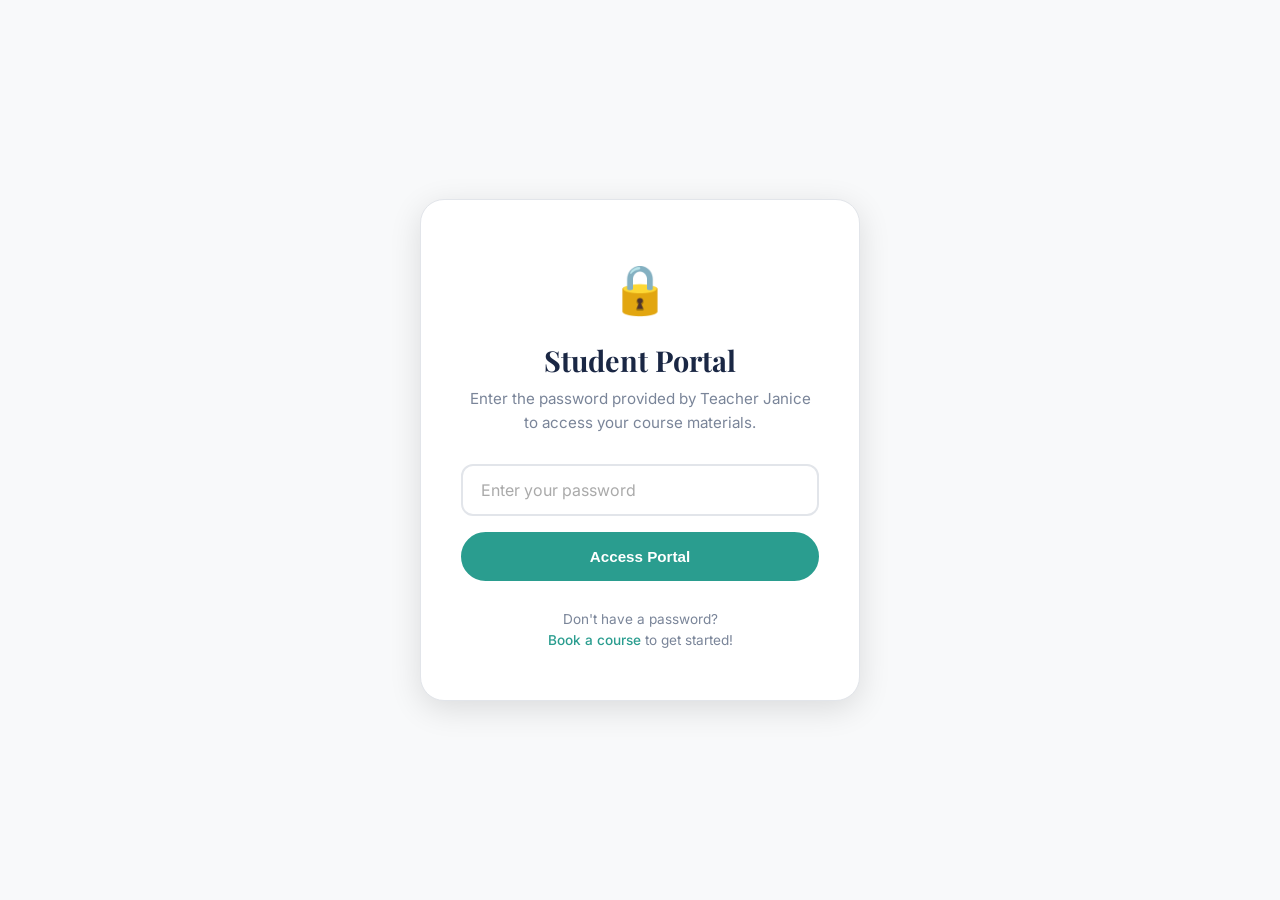
==== student-portal.html @ 65c2e2b1 "Add password-protected Student Course Portal New student-portal.html with password gate (SHA-256 has" ====
<!DOCTYPE html>
<html lang="en">
<head>
  <meta charset="UTF-8">
  <meta name="viewport" content="width=device-width, initial-scale=1.0">
  <title>Student Portal — Teacher Janice ESL</title>
  <meta name="robots" content="noindex, nofollow">
  <link rel="stylesheet" href="styles.css?v=31">
  <link rel="stylesheet" href="portal.css?v=1">
  <link rel="preconnect" href="https://fonts.googleapis.com">
  <link rel="preconnect" href="https://fonts.gstatic.com" crossorigin>
  <link href="https://fonts.googleapis.com/css2?family=Inter:wght@400;500;600;700;800&family=Playfair+Display:wght@700&display=swap" rel="stylesheet">
</head>
<body>

  <!-- Password Gate -->
  <div id="passwordGate" class="portal-gate">
    <div class="gate-card">
      <div class="gate-icon">&#128274;</div>
      <h1>Student Portal</h1>
      <p class="gate-subtitle">Enter the password provided by Teacher Janice to access your course materials.</p>
      <div class="gate-input-wrap">
        <input type="password" id="portalPassword" placeholder="Enter your password" autocomplete="off">
      </div>
      <p id="portalError" class="gate-error"></p>
      <button onclick="checkPassword()" class="btn btn-primary">Access Portal</button>
      <p class="gate-footer">
        Don't have a password?<br>
        <a href="https://eslwithjanice.com/#pricing">Book a course</a> to get started!
      </p>
    </div>
  </div>

  <!-- Portal Content (hidden until authenticated) -->
  <div id="portalContent" class="portal-content" style="display:none;">

    <!-- Header -->
    <header class="portal-header">
      <div class="container">
        <a href="/" class="portal-logo">Teacher <span>Janice</span></a>
        <div class="portal-header-right">
          <span class="portal-welcome">Student Portal</span>
          <button class="btn-logout" onclick="logout()">Log Out</button>
        </div>
      </div>
    </header>

    <!-- Main -->
    <main class="portal-main">
      <div class="portal-title">
        <h2>Course Materials</h2>
        <p>Browse topics by age group and level. Pick what interests you and prepare before class!</p>
      </div>

      <!-- Age Group Tabs -->
      <div class="age-tabs" id="ageGroupTabs">
        <!-- Rendered by portal.js -->
      </div>

      <!-- Course Cards -->
      <div class="course-cards" id="courseContainer">
        <!-- Rendered by portal.js -->
      </div>
    </main>

    <!-- Footer -->
    <footer class="portal-footer">
      <p>Need help? Email <a href="mailto:eslteacherjanice@gmail.com">eslteacherjanice@gmail.com</a></p>
      <a href="/">&larr; Back to eslwithjanice.com</a>
    </footer>

    <!-- Watermark -->
    <div class="portal-watermark"></div>
  </div>

  <script src="portal.js?v=1"></script>
</body>
</html>
---- styles.css ----
/* ===== CSS Variables ===== */
:root {
  --navy: #1a2744;
  --navy-light: #243352;
  --teal: #2a9d8f;
  --teal-dark: #238a7e;
  --teal-light: #e8f5f3;
  --white: #ffffff;
  --gray-50: #f8f9fa;
  --gray-100: #f0f2f5;
  --gray-200: #e2e5ea;
  --gray-300: #ccd1d9;
  --gray-500: #7a8599;
  --gray-700: #4a5568;
  --gray-900: #1a202c;
  --gold: #f0a500;
  --shadow-sm: 0 1px 3px rgba(0,0,0,0.08);
  --shadow-md: 0 4px 16px rgba(0,0,0,0.1);
  --shadow-lg: 0 8px 32px rgba(0,0,0,0.12);
  --shadow-xl: 0 16px 48px rgba(0,0,0,0.15);
  --radius-sm: 8px;
  --radius-md: 12px;
  --radius-lg: 16px;
  --radius-xl: 24px;
}

/* ===== Reset & Base ===== */
*, *::before, *::after {
  margin: 0;
  padding: 0;
  box-sizing: border-box;
}

html {
  scroll-behavior: smooth;
  scroll-padding-top: 80px;
}

body {
  font-family: 'Inter', -apple-system, BlinkMacSystemFont, sans-serif;
  color: var(--gray-700);
  line-height: 1.7;
  background: var(--white);
  overflow-x: hidden;
}

.container {
  max-width: 1200px;
  margin: 0 auto;
  padding: 0 24px;
}

h1, h2, h3, h4 {
  color: var(--navy);
  line-height: 1.3;
}

a {
  text-decoration: none;
  color: inherit;
  transition: color 0.3s;
}

img {
  max-width: 100%;
  display: block;
}

/* ===== Buttons ===== */
.btn {
  display: inline-block;
  padding: 14px 32px;
  border-radius: 50px;
  font-weight: 600;
  font-size: 0.95rem;
  cursor: pointer;
  transition: all 0.3s ease;
  border: 2px solid transparent;
  text-align: center;
}

.btn-primary {
  background: var(--teal);
  color: var(--white);
  border-color: var(--teal);
}

.btn-primary:hover {
  background: var(--teal-dark);
  border-color: var(--teal-dark);
  transform: translateY(-2px);
  box-shadow: 0 4px 16px rgba(42, 157, 143, 0.35);
}

.btn-outline {
  background: transparent;
  color: var(--navy);
  border-color: var(--navy);
}

.btn-outline:hover {
  background: var(--navy);
  color: var(--white);
  transform: translateY(-2px);
}

.btn-nav {
  padding: 10px 24px;
  font-size: 0.9rem;
}

.btn-full {
  width: 100%;
}

/* ===== Navbar ===== */
.navbar {
  position: fixed;
  top: 0;
  left: 0;
  right: 0;
  z-index: 1000;
  background: rgba(255, 255, 255, 0.95);
  backdrop-filter: blur(10px);
  border-bottom: 1px solid transparent;
  transition: all 0.3s ease;
}

.navbar.scrolled {
  border-bottom-color: var(--gray-200);
  box-shadow: var(--shadow-sm);
}

.nav-container {
  display: flex;
  align-items: center;
  justify-content: space-between;
  height: 72px;
}

.logo {
  font-family: 'Playfair Display', serif;
  font-size: 1.5rem;
  color: var(--navy);
  font-weight: 700;
}

.logo span {
  color: var(--teal);
}

.nav-links {
  display: flex;
  align-items: center;
  list-style: none;
  gap: 32px;
}

.nav-links a {
  font-size: 0.95rem;
  font-weight: 500;
  color: var(--gray-700);
}

.nav-links a:hover {
  color: var(--teal);
}

.nav-toggle {
  display: none;
  flex-direction: column;
  gap: 5px;
  background: none;
  border: none;
  cursor: pointer;
  padding: 4px;
}

.nav-toggle span {
  display: block;
  width: 24px;
  height: 2.5px;
  background: var(--navy);
  border-radius: 2px;
  transition: all 0.3s ease;
}

/* ===== Hero ===== */
.hero {
  padding: 140px 0 80px;
  background: linear-gradient(135deg, var(--gray-50) 0%, var(--teal-light) 100%);
  position: relative;
  overflow: hidden;
}

.hero::before {
  content: '';
  position: absolute;
  top: -50%;
  right: -20%;
  width: 600px;
  height: 600px;
  background: radial-gradient(circle, rgba(42,157,143,0.08) 0%, transparent 70%);
  border-radius: 50%;
}

.hero-content {
  display: grid;
  grid-template-columns: 1fr 400px;
  gap: 60px;
  align-items: center;
}

.hero-badge {
  display: inline-block;
  background: var(--teal-light);
  color: var(--teal);
  padding: 8px 20px;
  border-radius: 50px;
  font-weight: 600;
  font-size: 0.85rem;
  margin-bottom: 20px;
  border: 1px solid rgba(42,157,143,0.2);
}

.hero h1 {
  font-family: 'Playfair Display', serif;
  font-size: 3.2rem;
  line-height: 1.2;
  margin-bottom: 20px;
}

.highlight {
  color: var(--teal);
}

.hero-description {
  font-size: 1.1rem;
  color: var(--gray-500);
  margin-bottom: 32px;
  max-width: 540px;
}

.hero-buttons {
  display: flex;
  gap: 16px;
  margin-bottom: 48px;
}

.hero-stats {
  display: flex;
  gap: 40px;
}

.stat {
  display: flex;
  flex-direction: column;
}

.stat-number {
  font-size: 1.8rem;
  font-weight: 800;
  color: var(--navy);
}

.stat-label {
  font-size: 0.85rem;
  color: var(--gray-500);
  font-weight: 500;
}

.hero-photo {
  width: 360px;
  height: 420px;
  object-fit: cover;
  object-position: center top;
  border-radius: var(--radius-xl);
  border: 4px solid var(--white);
  box-shadow: 0 20px 60px rgba(26, 39, 68, 0.2), 0 0 0 1px rgba(42, 157, 143, 0.15);
}

/* ===== Section Styles ===== */
.section-header {
  text-align: center;
  margin-bottom: 56px;
}

.section-tag {
  display: inline-block;
  color: var(--teal);
  font-weight: 600;
  font-size: 0.9rem;
  text-transform: uppercase;
  letter-spacing: 1.5px;
  margin-bottom: 12px;
}

.section-header h2 {
  font-family: 'Playfair Display', serif;
  font-size: 2.5rem;
  margin-bottom: 16px;
}

.section-subtitle {
  font-size: 1.05rem;
  color: var(--gray-500);
  max-width: 600px;
  margin: 0 auto;
}

/* ===== About ===== */
.about {
  padding: 100px 0;
}

.about-intro {
  max-width: 720px;
  margin: 0 auto 48px;
  font-size: 1.08rem;
  line-height: 1.8;
  color: var(--gray-500);
  text-align: center;
}

.about-highlights {
  display: grid;
  grid-template-columns: repeat(3, 1fr);
  gap: 24px;
  max-width: 880px;
  margin: 0 auto 40px;
}

.highlight-card {
  text-align: center;
  padding: 32px 24px;
  background: var(--gray-50);
  border-radius: var(--radius-md);
  border: 1px solid var(--gray-200);
  transition: all 0.3s ease;
}

.highlight-card:hover {
  border-color: var(--teal);
  box-shadow: var(--shadow-md);
  transform: translateY(-2px);
}

.highlight-icon {
  font-size: 1.8rem;
  margin-bottom: 12px;
  display: block;
}

.highlight-card h4 {
  font-size: 0.95rem;
  margin-bottom: 6px;
  color: var(--navy);
}

.highlight-card p {
  font-size: 0.85rem;
  color: var(--gray-500);
  line-height: 1.5;
}

.credential-tags {
  display: flex;
  flex-wrap: wrap;
  justify-content: center;
  gap: 10px;
  max-width: 720px;
  margin: 0 auto;
}

.credential-tag {
  display: inline-flex;
  align-items: center;
  gap: 6px;
  padding: 8px 16px;
  font-size: 0.82rem;
  font-weight: 600;
  color: var(--teal);
  background: rgba(42, 157, 143, 0.08);
  border: 1px solid rgba(42, 157, 143, 0.2);
  border-radius: 50px;
}

/* ===== Services ===== */
.services {
  padding: 100px 0;
  background: var(--gray-50);
}

.services-grid {
  display: grid;
  grid-template-columns: repeat(3, 1fr);
  gap: 24px;
}

.service-card {
  background: var(--white);
  padding: 36px;
  border-radius: var(--radius-lg);
  border: 1px solid var(--gray-200);
  transition: all 0.3s ease;
  position: relative;
}

.service-card:hover {
  border-color: var(--teal);
  box-shadow: var(--shadow-lg);
  transform: translateY(-4px);
}

.service-card.featured {
  border-color: var(--teal);
  box-shadow: 0 0 0 1px var(--teal);
}

.service-badge {
  position: absolute;
  top: -12px;
  right: 24px;
  background: var(--teal);
  color: var(--white);
  padding: 4px 16px;
  border-radius: 50px;
  font-size: 0.8rem;
  font-weight: 600;
}

.service-icon {
  font-size: 2.5rem;
  margin-bottom: 16px;
}

.service-card h3 {
  font-size: 1.25rem;
  margin-bottom: 12px;
}

.service-card p {
  font-size: 0.95rem;
  color: var(--gray-500);
  margin-bottom: 20px;
}

.service-features {
  list-style: none;
  display: flex;
  flex-direction: column;
  gap: 8px;
}

.service-features li {
  font-size: 0.9rem;
  color: var(--gray-700);
  padding-left: 24px;
  position: relative;
}

.service-features li::before {
  content: '✓';
  position: absolute;
  left: 0;
  color: var(--teal);
  font-weight: 700;
}

/* ===== Pricing ===== */
.pricing {
  padding: 100px 0;
}

.pricing-grid {
  display: grid;
  grid-template-columns: repeat(3, 1fr);
  gap: 24px;
  margin-bottom: 32px;
  align-items: start;
}

.pricing-card {
  background: var(--white);
  border-radius: var(--radius-lg);
  border: 1px solid var(--gray-200);
  overflow: hidden;
  transition: all 0.3s ease;
  position: relative;
}

.pricing-card:hover {
  box-shadow: var(--shadow-lg);
  transform: translateY(-4px);
}

.pricing-card.popular {
  border-color: var(--teal);
  box-shadow: 0 0 0 1px var(--teal), var(--shadow-lg);
}

.popular-badge {
  position: absolute;
  top: 0;
  left: 0;
  right: 0;
  background: var(--teal);
  color: var(--white);
  text-align: center;
  padding: 6px;
  font-size: 0.8rem;
  font-weight: 600;
}

.pricing-card.popular .pricing-header {
  padding-top: 44px;
}

.pricing-header {
  padding: 28px 24px 20px;
  text-align: center;
  border-bottom: 1px solid var(--gray-100);
}

.pricing-header h3 {
  font-size: 1.15rem;
  margin-bottom: 4px;
}

.pricing-subtitle {
  font-size: 0.85rem;
  color: var(--gray-500);
}

.pricing-body {
  padding: 24px;
}

.price {
  text-align: center;
  margin-bottom: 4px;
}

.price-amount {
  font-size: 2.5rem;
  font-weight: 800;
  color: var(--navy);
}

.price-period {
  font-size: 0.9rem;
  color: var(--gray-500);
}

.price-alt {
  text-align: center;
  margin-bottom: 24px;
  padding-bottom: 20px;
  border-bottom: 1px solid var(--gray-100);
}

.price-amount-sm {
  font-size: 1.3rem;
  font-weight: 700;
  color: var(--gray-500);
}

.pricing-features {
  list-style: none;
  margin-bottom: 20px;
  display: flex;
  flex-direction: column;
  gap: 10px;
}

.pricing-features li {
  font-size: 0.9rem;
  padding-left: 24px;
  position: relative;
}

.pricing-features li::before {
  content: '✓';
  position: absolute;
  left: 0;
  color: var(--teal);
  font-weight: 700;
}

.age-tag {
  font-size: 0.8rem;
  font-weight: 500;
  color: var(--gray-500);
  font-family: 'Inter', sans-serif;
}

.course-select {
  width: 100%;
  padding: 12px 16px;
  font-size: 0.95rem;
  font-weight: 600;
  font-family: 'Inter', sans-serif;
  color: var(--navy);
  background: var(--gray-50);
  border: 2px solid var(--gray-200);
  border-radius: var(--radius-sm);
  cursor: pointer;
  appearance: none;
  -webkit-appearance: none;
  background-image: url("data:image/svg+xml,%3Csvg xmlns='http://www.w3.org/2000/svg' width='12' height='8' fill='none'%3E%3Cpath d='M1 1.5l5 5 5-5' stroke='%237a8599' stroke-width='2' stroke-linecap='round' stroke-linejoin='round'/%3E%3C/svg%3E");
  background-repeat: no-repeat;
  background-position: right 14px center;
  margin-bottom: 16px;
  transition: border-color 0.2s ease;
}

.course-select:hover {
  border-color: var(--teal);
}

.course-select:focus {
  outline: none;
  border-color: var(--teal);
  box-shadow: 0 0 0 3px rgba(42, 157, 143, 0.15);
}

.package-deal {
  text-align: center;
  font-size: 0.85rem;
  color: var(--gray-700);
  padding: 12px;
  background: var(--teal-light);
  border-radius: var(--radius-sm);
  margin-bottom: 28px;
}

.save-tag {
  color: var(--teal);
  font-weight: 600;
}

.pay-buttons {
  margin-top: 28px;
  display: flex;
  flex-direction: column;
  gap: 8px;
}

.pay-buttons form {
  width: 100%;
}

.btn-pay {
  padding: 10px 16px;
  font-size: 0.85rem;
  border-radius: 50px;
  font-weight: 600;
}

.btn-pay-package {
  background: var(--teal-light);
  border-color: var(--teal);
  color: var(--teal-dark);
}

.btn-pay-package s {
  color: var(--gray-500);
  font-weight: 400;
  text-decoration: line-through;
}

.btn-pay-package:hover {
  background: var(--teal);
  color: var(--white);
  border-color: var(--teal);
}

.pricing-note {
  text-align: center;
  font-size: 0.9rem;
  color: var(--gray-500);
  margin-top: 32px;
}

.policy-box {
  max-width: 640px;
  margin: 32px auto 0;
  padding: 24px 28px;
  background: var(--white);
  border: 1px solid var(--gray-200);
  border-radius: var(--radius-md);
  text-align: left;
}

.policy-box h4 {
  font-size: 0.95rem;
  color: var(--navy);
  margin-bottom: 12px;
}

.policy-box ul {
  list-style: none;
  padding: 0;
  margin: 0;
}

.policy-box li {
  font-size: 0.85rem;
  color: var(--gray-500);
  line-height: 1.6;
  padding-left: 20px;
  position: relative;
  margin-bottom: 8px;
}

.policy-box li:last-child {
  margin-bottom: 0;
}

.policy-box li::before {
  content: '•';
  position: absolute;
  left: 4px;
  color: var(--teal);
  font-weight: 700;
}

/* ===== Checkbox Grid (Lesson Focus) ===== */
.checkbox-grid {
  display: grid;
  grid-template-columns: 1fr 1fr;
  gap: 8px;
}

.form-group .checkbox-grid label.checkbox-label {
  display: flex;
  align-items: center;
  gap: 8px;
  font-size: 0.9rem;
  font-weight: 400;
  color: var(--gray-700);
  cursor: pointer;
  padding: 8px 12px;
  margin-bottom: 0;
  border-radius: var(--radius-sm);
  border: 1px solid var(--gray-200);
  transition: all 0.2s ease;
  background: var(--white);
}

.form-group .checkbox-grid label.checkbox-label:hover {
  border-color: var(--teal);
  background: var(--teal-light);
}

.checkbox-label input[type="checkbox"] {
  width: 16px;
  height: 16px;
  accent-color: var(--teal);
  cursor: pointer;
  flex-shrink: 0;
}

.form-group .checkbox-grid label.checkbox-label:has(input:checked) {
  color: var(--teal-dark);
  border-color: var(--teal);
  background: var(--teal-light);
}

.label-hint {
  font-weight: 400;
  color: var(--gray-500);
  font-size: 0.8rem;
}

@media (max-width: 480px) {
  .checkbox-grid {
    grid-template-columns: 1fr;
  }
}

/* ===== Timezone Autocomplete Dropdown ===== */
.tz-wrapper {
  position: relative;
}

.tz-dropdown {
  display: none;
  position: absolute;
  top: 100%;
  left: 0;
  right: 0;
  background: var(--white);
  border: 1px solid var(--gray-200);
  border-top: none;
  border-radius: 0 0 var(--radius-sm) var(--radius-sm);
  max-height: 200px;
  overflow-y: auto;
  z-index: 50;
  box-shadow: 0 4px 12px rgba(0, 0, 0, 0.08);
}

.tz-dropdown.open {
  display: block;
}

.tz-option {
  padding: 10px 16px;
  cursor: pointer;
  font-size: 0.9rem;
  color: var(--gray-700);
  transition: background 0.15s ease;
}

.tz-option:hover,
.tz-option.active {
  background: var(--teal-light);
  color: var(--teal-dark);
}

.tz-option .tz-label {
  font-weight: 500;
}

.tz-option .tz-utc {
  color: var(--gray-500);
  font-size: 0.8rem;
  margin-left: 6px;
}

/* ===== Schedule & Booking ===== */
.schedule {
  padding: 100px 0;
  background: var(--gray-50);
}

.schedule-toolbar {
  display: flex;
  justify-content: space-between;
  align-items: center;
  margin-bottom: 24px;
  flex-wrap: wrap;
  gap: 12px;
}

.schedule-week {
  font-size: 1.1rem;
  font-weight: 700;
  color: var(--navy);
}

.timezone-display {
  font-size: 0.85rem;
  color: var(--gray-500);
  background: var(--white);
  padding: 6px 14px;
  border-radius: 50px;
  border: 1px solid var(--gray-200);
}

.schedule-grid {
  display: grid;
  grid-template-columns: repeat(7, 1fr);
  gap: 12px;
  margin-bottom: 24px;
}

.schedule-day {
  background: var(--white);
  border-radius: var(--radius-md);
  border: 1px solid var(--gray-200);
  overflow: hidden;
}

.day-header {
  background: var(--navy);
  color: var(--white);
  text-align: center;
  padding: 12px 8px;
}

.day-header .day-name {
  font-weight: 700;
  font-size: 0.85rem;
  text-transform: uppercase;
  letter-spacing: 1px;
}

.day-header .day-date {
  font-size: 0.8rem;
  opacity: 0.7;
  margin-top: 2px;
}

.day-slots {
  padding: 8px;
  display: flex;
  flex-direction: column;
  gap: 6px;
  min-height: 120px;
}

.time-slot {
  padding: 8px 10px;
  border-radius: var(--radius-sm);
  font-size: 0.8rem;
  font-weight: 500;
  text-align: center;
  cursor: pointer;
  transition: all 0.2s ease;
  border: 1px solid transparent;
}

.time-slot.available {
  background: var(--teal-light);
  color: var(--teal-dark);
  border-color: rgba(42, 157, 143, 0.2);
}

.time-slot.available:hover {
  background: var(--teal);
  color: var(--white);
  transform: scale(1.05);
}

.time-slot.booked {
  background: var(--gray-100);
  color: var(--gray-300);
  cursor: not-allowed;
  text-decoration: line-through;
}

.no-slots {
  font-size: 0.8rem;
  color: var(--gray-300);
  text-align: center;
  padding: 16px 8px;
  font-style: italic;
}

.schedule-legend {
  display: flex;
  justify-content: center;
  gap: 24px;
}

.legend-item {
  display: flex;
  align-items: center;
  gap: 8px;
  font-size: 0.85rem;
  color: var(--gray-500);
}

.legend-dot {
  width: 12px;
  height: 12px;
  border-radius: 50%;
}

.legend-dot.available {
  background: var(--teal);
}

.legend-dot.booked {
  background: var(--gray-300);
}

/* Booking Modal */
.booking-modal {
  display: none;
  position: fixed;
  top: 0;
  left: 0;
  right: 0;
  bottom: 0;
  background: rgba(0, 0, 0, 0.5);
  z-index: 2000;
  align-items: center;
  justify-content: center;
  padding: 24px;
}

.booking-modal.active {
  display: flex;
}

.modal-content {
  background: var(--white);
  border-radius: var(--radius-lg);
  padding: 36px;
  max-width: 480px;
  width: 100%;
  max-height: 90vh;
  overflow-y: auto;
  position: relative;
  box-shadow: var(--shadow-xl);
}

.modal-close {
  position: absolute;
  top: 16px;
  right: 20px;
  background: none;
  border: none;
  font-size: 1.5rem;
  cursor: pointer;
  color: var(--gray-500);
  line-height: 1;
}

.modal-close:hover {
  color: var(--navy);
}

.modal-content h3 {
  font-size: 1.3rem;
  margin-bottom: 8px;
}

.modal-content > p {
  color: var(--teal);
  font-weight: 600;
  margin-bottom: 24px;
  font-size: 0.95rem;
}

.modal-form .form-group {
  margin-bottom: 16px;
}

@media (max-width: 1024px) {
  .schedule-grid {
    grid-template-columns: repeat(4, 1fr);
  }
}

@media (max-width: 768px) {
  .schedule-grid {
    grid-template-columns: repeat(2, 1fr);
  }
}

@media (max-width: 480px) {
  .schedule-grid {
    grid-template-columns: 1fr;
  }
}

/* ===== Testimonials ===== */
.testimonials {
  padding: 100px 0;
  background: var(--navy);
}

.testimonials .section-tag {
  color: var(--teal);
}

.testimonials .section-header h2 {
  color: var(--white);
}

.testimonials-grid {
  display: grid;
  grid-template-columns: repeat(3, 1fr);
  gap: 24px;
}

.testimonial-card {
  background: var(--navy-light);
  padding: 32px;
  border-radius: var(--radius-lg);
  border: 1px solid rgba(255,255,255,0.08);
}

.stars {
  color: var(--gold);
  font-size: 1.1rem;
  margin-bottom: 16px;
  letter-spacing: 2px;
}

.testimonial-text {
  color: rgba(255,255,255,0.85);
  font-size: 0.95rem;
  line-height: 1.7;
  margin-bottom: 24px;
  font-style: italic;
}

.testimonial-author {
  display: flex;
  align-items: center;
  gap: 12px;
}

.author-avatar {
  width: 44px;
  height: 44px;
  border-radius: 50%;
  background: var(--teal);
  color: var(--white);
  display: flex;
  align-items: center;
  justify-content: center;
  font-weight: 700;
  font-size: 0.85rem;
}

.author-name {
  color: var(--white);
  font-weight: 600;
  font-size: 0.95rem;
}

.author-detail {
  color: rgba(255,255,255,0.5);
  font-size: 0.8rem;
}

/* ===== Contact ===== */
.contact {
  padding: 100px 0;
}

/* Primary CTA Card */
.contact-cta {
  margin-bottom: 56px;
}

.cta-card {
  background: linear-gradient(135deg, var(--navy) 0%, var(--navy-light) 100%);
  color: var(--white);
  text-align: center;
  padding: 48px 36px;
  border-radius: var(--radius-xl);
  box-shadow: var(--shadow-xl);
}

.cta-icon {
  font-size: 3rem;
  margin-bottom: 16px;
}

.cta-card h3 {
  color: var(--white);
  font-family: 'Playfair Display', serif;
  font-size: 1.8rem;
  margin-bottom: 12px;
}

.cta-card p {
  color: rgba(255, 255, 255, 0.8);
  font-size: 1.05rem;
  max-width: 500px;
  margin: 0 auto 52px;
}

.btn-lg {
  padding: 18px 48px;
  font-size: 1.1rem;
}

.cta-card .cta-hint {
  color: rgba(255, 255, 255, 0.5);
  font-size: 1.05rem;
  margin-top: 25px;
  max-width: none;
  white-space: nowrap;
}

@media (max-width: 768px) {
  .cta-card .cta-hint {
    white-space: normal;
  }
}

/* How It Works */
.how-it-works {
  margin-bottom: 56px;
}

.how-it-works h3 {
  text-align: center;
  font-family: 'Playfair Display', serif;
  font-size: 1.8rem;
  margin-bottom: 32px;
}

.steps-grid {
  display: grid;
  grid-template-columns: repeat(4, 1fr);
  gap: 24px;
}

.step-card {
  text-align: center;
  padding: 28px 20px;
  background: var(--white);
  border-radius: var(--radius-lg);
  border: 1px solid var(--gray-200);
  transition: all 0.3s ease;
  position: relative;
}

.step-card:hover {
  border-color: var(--teal);
  box-shadow: var(--shadow-md);
  transform: translateY(-2px);
}

.step-number {
  width: 44px;
  height: 44px;
  background: var(--teal);
  color: var(--white);
  border-radius: 50%;
  display: flex;
  align-items: center;
  justify-content: center;
  font-size: 1.1rem;
  font-weight: 700;
  margin: 0 auto 16px;
}

.step-card h4 {
  font-size: 1rem;
  margin-bottom: 8px;
}

.step-card p {
  font-size: 0.9rem;
  color: var(--gray-500);
  line-height: 1.5;
}

/* Contact Form Centered */
.contact-form-centered {
  max-width: 640px;
  margin: 0 auto;
  background: var(--white);
  padding: 36px;
  border-radius: var(--radius-lg);
  border: 1px solid var(--gray-200);
  box-shadow: var(--shadow-md);
}

.contact-form-centered h3 {
  font-size: 1.3rem;
  margin-bottom: 8px;
  text-align: center;
}

.contact-form-centered > p {
  color: var(--gray-500);
  font-size: 0.95rem;
  margin-bottom: 24px;
  text-align: center;
}

.form-row {
  display: grid;
  grid-template-columns: 1fr 1fr;
  gap: 16px;
}

.form-group {
  margin-bottom: 20px;
}

.form-group label {
  display: block;
  font-size: 0.9rem;
  font-weight: 600;
  color: var(--navy);
  margin-bottom: 8px;
}

.form-group input,
.form-group select,
.form-group textarea {
  width: 100%;
  padding: 12px 16px;
  border: 1px solid var(--gray-200);
  border-radius: var(--radius-sm);
  font-size: 0.95rem;
  font-family: inherit;
  color: var(--gray-900);
  transition: border-color 0.3s;
  background: var(--white);
}

.form-group input:focus,
.form-group select:focus,
.form-group textarea:focus {
  outline: none;
  border-color: var(--teal);
  box-shadow: 0 0 0 3px rgba(42, 157, 143, 0.1);
}

.form-group input::placeholder,
.form-group textarea::placeholder {
  color: var(--gray-300);
}

.btn-sm {
  padding: 10px 24px;
  font-size: 0.85rem;
}

/* ===== Footer ===== */
.footer {
  background: var(--navy);
  padding: 60px 0 0;
}

.footer-content {
  display: grid;
  grid-template-columns: 1.5fr 1fr 1fr;
  gap: 48px;
  padding-bottom: 40px;
  border-bottom: 1px solid rgba(255,255,255,0.1);
}

.footer-brand .logo {
  color: var(--white);
  font-size: 1.3rem;
  display: inline-block;
  margin-bottom: 16px;
}

.footer-brand p {
  color: rgba(255,255,255,0.5);
  font-size: 0.9rem;
  line-height: 1.7;
}

.footer-links h4 {
  color: var(--white);
  font-size: 1rem;
  margin-bottom: 20px;
}

.footer-links ul {
  list-style: none;
  display: flex;
  flex-direction: column;
  gap: 10px;
}

.footer-links a {
  color: rgba(255,255,255,0.5);
  font-size: 0.9rem;
  transition: color 0.3s;
}

.footer-links a:hover {
  color: var(--teal);
}

.footer-bottom {
  padding: 24px 0;
  text-align: center;
}

.footer-bottom p {
  color: rgba(255,255,255,0.3);
  font-size: 0.85rem;
}

/* ===== Responsive ===== */
@media (max-width: 1024px) {
  .hero-content {
    grid-template-columns: 1fr;
    text-align: center;
  }

  .hero-description {
    margin: 0 auto 32px;
  }

  .hero-buttons {
    justify-content: center;
  }

  .hero-stats {
    justify-content: center;
  }

  .hero-image {
    display: flex;
    justify-content: center;
  }

  .hero-photo {
    width: 260px;
    height: 300px;
  }

  .hero h1 {
    font-size: 2.6rem;
  }

  .pricing-grid {
    grid-template-columns: 1fr;
    max-width: 480px;
    margin: 0 auto 32px;
  }

  .services-grid {
    grid-template-columns: 1fr;
  }

  .testimonials-grid {
    grid-template-columns: 1fr;
    max-width: 600px;
    margin: 0 auto;
  }

  .steps-grid {
    grid-template-columns: repeat(2, 1fr);
  }

  .footer-content {
    grid-template-columns: 1fr;
    gap: 32px;
  }
}

@media (max-width: 768px) {
  .nav-links {
    display: none;
    position: absolute;
    top: 72px;
    left: 0;
    right: 0;
    background: var(--white);
    flex-direction: column;
    padding: 24px;
    gap: 16px;
    border-bottom: 1px solid var(--gray-200);
    box-shadow: var(--shadow-md);
  }

  .nav-links.active {
    display: flex;
  }

  .nav-toggle {
    display: flex;
  }

  .nav-toggle.active span:nth-child(1) {
    transform: rotate(45deg) translate(5px, 5px);
  }

  .nav-toggle.active span:nth-child(2) {
    opacity: 0;
  }

  .nav-toggle.active span:nth-child(3) {
    transform: rotate(-45deg) translate(5px, -5px);
  }

  .hero {
    padding: 120px 0 60px;
  }

  .hero h1 {
    font-size: 2rem;
  }

  .hero-buttons {
    flex-direction: column;
    align-items: center;
  }

  .hero-stats {
    gap: 24px;
  }

  .section-header h2 {
    font-size: 2rem;
  }

  .about-intro {
    font-size: 0.95rem;
  }

  .about-highlights {
    grid-template-columns: 1fr;
    max-width: 100%;
  }

  .highlight-card {
    display: grid;
    grid-template-columns: 32px 1fr;
    grid-template-rows: auto auto;
    gap: 2px 14px;
    text-align: left;
    padding: 18px 20px;
  }

  .highlight-icon {
    font-size: 1.4rem;
    margin-bottom: 0;
    grid-row: 1 / 3;
    line-height: 1;
    margin-top: 2px;
  }

  .highlight-card h4 {
    font-size: 0.9rem;
    margin-bottom: 0;
  }

  .highlight-card p {
    font-size: 0.82rem;
  }

  .credential-tag {
    font-size: 0.75rem;
    padding: 6px 12px;
  }

  .services-grid {
    grid-template-columns: 1fr;
  }

  .pricing-grid {
    grid-template-columns: 1fr;
    max-width: 480px;
    margin: 0 auto 32px;
  }

  .form-row {
    grid-template-columns: 1fr;
  }

  .contact-form-simple {
    padding: 24px;
  }

  .cta-card {
    padding: 36px 24px;
  }

  .cta-card h3 {
    font-size: 1.5rem;
  }

  .steps-grid {
    grid-template-columns: repeat(2, 1fr);
    gap: 16px;
  }

  .contact-form-centered {
    padding: 24px;
  }
}

@media (max-width: 480px) {
  .container {
    padding: 0 16px;
  }

  .hero h1 {
    font-size: 1.75rem;
  }

  .hero-stats {
    flex-direction: column;
    align-items: center;
    gap: 16px;
  }

  .stat {
    align-items: center;
  }

  .steps-grid {
    grid-template-columns: 1fr;
  }

  .btn-lg {
    padding: 16px 36px;
    font-size: 1rem;
  }
}
---- portal.css ----
/* =============================================================
   STUDENT PORTAL STYLES
   ============================================================= */

/* ---- Password Gate ---- */
.portal-gate {
  min-height: 100vh;
  display: flex;
  align-items: center;
  justify-content: center;
  padding: 40px 20px;
  background: var(--gray-50);
}

.gate-card {
  max-width: 440px;
  width: 100%;
  background: var(--white);
  border-radius: var(--radius-xl);
  padding: 48px 40px;
  text-align: center;
  box-shadow: var(--shadow-lg);
  border: 1px solid var(--gray-200);
}

.gate-icon {
  font-size: 3rem;
  margin-bottom: 12px;
}

.gate-card h1 {
  font-family: 'Playfair Display', serif;
  font-size: 1.8rem;
  color: var(--navy);
  margin-bottom: 8px;
}

.gate-card .gate-subtitle {
  color: var(--gray-500);
  font-size: 0.95rem;
  margin-bottom: 28px;
  line-height: 1.6;
}

.gate-input-wrap {
  position: relative;
  margin-bottom: 16px;
}

.gate-input-wrap input {
  width: 100%;
  padding: 14px 18px;
  border: 2px solid var(--gray-200);
  border-radius: var(--radius-md);
  font-size: 1rem;
  font-family: 'Inter', sans-serif;
  color: var(--navy);
  transition: border-color 0.3s ease;
  box-sizing: border-box;
}

.gate-input-wrap input:focus {
  outline: none;
  border-color: var(--teal);
}

.gate-input-wrap input::placeholder {
  color: var(--gray-400, #aaa);
}

.gate-error {
  color: #e74c3c;
  font-size: 0.85rem;
  margin-bottom: 12px;
  display: none;
}

.gate-card .btn {
  width: 100%;
  margin-bottom: 8px;
}

.gate-footer {
  margin-top: 20px;
  font-size: 0.85rem;
  color: var(--gray-500);
  line-height: 1.6;
}

.gate-footer a {
  color: var(--teal);
  text-decoration: none;
  font-weight: 500;
}

.gate-footer a:hover {
  text-decoration: underline;
}

/* ---- Portal Content ---- */
.portal-content {
  min-height: 100vh;
  background: var(--gray-50);
  -webkit-user-select: none;
  -moz-user-select: none;
  -ms-user-select: none;
  user-select: none;
}

/* ---- Portal Header ---- */
.portal-header {
  background: var(--navy);
  padding: 16px 0;
  position: sticky;
  top: 0;
  z-index: 100;
}

.portal-header .container {
  display: flex;
  align-items: center;
  justify-content: space-between;
}

.portal-logo {
  font-family: 'Playfair Display', serif;
  font-size: 1.3rem;
  color: var(--white);
  text-decoration: none;
}

.portal-logo span {
  color: var(--teal);
}

.portal-header-right {
  display: flex;
  align-items: center;
  gap: 16px;
}

.portal-welcome {
  color: rgba(255, 255, 255, 0.6);
  font-size: 0.85rem;
}

.btn-logout {
  background: transparent;
  border: 1px solid rgba(255, 255, 255, 0.3);
  color: var(--white);
  padding: 8px 16px;
  border-radius: 50px;
  font-size: 0.8rem;
  font-weight: 600;
  cursor: pointer;
  font-family: 'Inter', sans-serif;
  transition: all 0.3s ease;
}

.btn-logout:hover {
  background: rgba(255, 255, 255, 0.1);
  border-color: rgba(255, 255, 255, 0.5);
}

/* ---- Portal Main ---- */
.portal-main {
  max-width: 900px;
  margin: 0 auto;
  padding: 40px 20px 60px;
}

.portal-title {
  text-align: center;
  margin-bottom: 32px;
}

.portal-title h2 {
  font-family: 'Playfair Display', serif;
  font-size: 1.8rem;
  color: var(--navy);
  margin-bottom: 8px;
}

.portal-title p {
  color: var(--gray-500);
  font-size: 0.95rem;
}

/* ---- Age Group Tabs ---- */
.age-tabs {
  display: flex;
  justify-content: center;
  gap: 10px;
  margin-bottom: 36px;
  flex-wrap: wrap;
}

.age-tab {
  padding: 10px 24px;
  border-radius: 50px;
  border: 2px solid var(--gray-200);
  background: var(--white);
  color: var(--navy);
  font-size: 0.9rem;
  font-weight: 600;
  cursor: pointer;
  font-family: 'Inter', sans-serif;
  transition: all 0.3s ease;
}

.age-tab:hover {
  border-color: var(--teal);
  color: var(--teal);
}

.age-tab.active {
  background: var(--teal);
  border-color: var(--teal);
  color: var(--white);
}

/* ---- Course Cards ---- */
.course-cards {
  display: flex;
  flex-direction: column;
  gap: 24px;
}

.course-card {
  background: var(--white);
  border-radius: var(--radius-lg);
  border: 1px solid var(--gray-200);
  overflow: hidden;
  box-shadow: var(--shadow-sm);
}

.course-card-header {
  padding: 24px 28px 16px;
  border-bottom: 1px solid var(--gray-100, #f0f0f0);
}

.course-card-header h3 {
  font-family: 'Playfair Display', serif;
  font-size: 1.35rem;
  color: var(--navy);
  margin-bottom: 4px;
}

.course-card-header h3 .course-icon {
  margin-right: 8px;
}

/* ---- Level Tabs (inside course cards) ---- */
.level-tabs {
  display: flex;
  gap: 6px;
  margin-top: 12px;
}

.level-tab {
  padding: 6px 16px;
  border-radius: 50px;
  border: none;
  background: var(--gray-50);
  color: var(--gray-500);
  font-size: 0.8rem;
  font-weight: 600;
  cursor: pointer;
  font-family: 'Inter', sans-serif;
  transition: all 0.3s ease;
}

.level-tab:hover {
  background: rgba(42, 157, 143, 0.1);
  color: var(--teal);
}

.level-tab.active {
  background: rgba(42, 157, 143, 0.12);
  color: var(--teal);
}

/* ---- Topic List ---- */
.topic-list {
  padding: 20px 28px 28px;
}

.topic-item {
  display: flex;
  align-items: flex-start;
  gap: 14px;
  padding: 16px 0;
  border-bottom: 1px solid var(--gray-100, #f0f0f0);
}

.topic-item:last-child {
  border-bottom: none;
  padding-bottom: 0;
}

.topic-number {
  flex-shrink: 0;
  width: 32px;
  height: 32px;
  border-radius: 50%;
  background: rgba(42, 157, 143, 0.1);
  color: var(--teal);
  display: flex;
  align-items: center;
  justify-content: center;
  font-size: 0.8rem;
  font-weight: 700;
  margin-top: 2px;
}

.topic-info {
  flex: 1;
}

.topic-info h4 {
  font-size: 0.95rem;
  color: var(--navy);
  margin-bottom: 4px;
  font-weight: 600;
}

.topic-info p {
  font-size: 0.85rem;
  color: var(--gray-500);
  line-height: 1.5;
  margin: 0;
}

/* ---- Download Button ---- */
.topic-downloads {
  display: flex;
  flex-wrap: wrap;
  gap: 8px;
  margin-top: 8px;
}

.download-btn {
  display: inline-flex;
  align-items: center;
  gap: 6px;
  padding: 6px 14px;
  border-radius: 50px;
  border: 1px solid rgba(42, 157, 143, 0.3);
  background: rgba(42, 157, 143, 0.06);
  color: var(--teal);
  font-size: 0.78rem;
  font-weight: 600;
  text-decoration: none;
  transition: all 0.3s ease;
  font-family: 'Inter', sans-serif;
}

.download-btn:hover {
  background: rgba(42, 157, 143, 0.15);
  border-color: var(--teal);
}

.download-btn::before {
  content: "\1F4C4";
  font-size: 0.85rem;
}

/* ---- Coming Soon ---- */
.coming-soon {
  padding: 40px 28px;
  text-align: center;
  color: var(--gray-400, #bbb);
  font-size: 0.9rem;
  font-style: italic;
}

/* ---- Watermark Overlay ---- */
.portal-watermark {
  position: fixed;
  top: 0;
  left: 0;
  width: 100%;
  height: 100%;
  pointer-events: none;
  z-index: 9999;
}

.portal-watermark::after {
  content: "ESL with Janice \2014  Student Use Only";
  position: fixed;
  top: 50%;
  left: 50%;
  transform: translate(-50%, -50%) rotate(-30deg);
  font-size: 3rem;
  color: rgba(26, 39, 68, 0.035);
  white-space: nowrap;
  pointer-events: none;
  font-weight: 700;
  letter-spacing: 2px;
}

/* ---- Portal Footer ---- */
.portal-footer {
  text-align: center;
  padding: 40px 20px;
  border-top: 1px solid var(--gray-200);
  background: var(--white);
}

.portal-footer p {
  color: var(--gray-500);
  font-size: 0.85rem;
  margin-bottom: 8px;
}

.portal-footer a {
  color: var(--teal);
  text-decoration: none;
  font-weight: 500;
  font-size: 0.9rem;
}

.portal-footer a:hover {
  text-decoration: underline;
}

/* ---- Print Block ---- */
@media print {
  body {
    display: none !important;
  }
  html::after {
    content: "Printing is not permitted. Content is for enrolled students only.";
    display: block;
    padding: 60px;
    font-size: 1.5rem;
    text-align: center;
    color: #333;
  }
}

/* ---- Responsive ---- */
@media (max-width: 768px) {
  .gate-card {
    padding: 36px 24px;
  }

  .portal-header .container {
    padding: 0 16px;
  }

  .portal-welcome {
    display: none;
  }

  .portal-main {
    padding: 28px 16px 48px;
  }

  .portal-title h2 {
    font-size: 1.5rem;
  }

  .age-tabs {
    gap: 8px;
  }

  .age-tab {
    padding: 8px 18px;
    font-size: 0.82rem;
  }

  .course-card-header {
    padding: 20px 20px 14px;
  }

  .course-card-header h3 {
    font-size: 1.15rem;
  }

  .level-tabs {
    gap: 4px;
    flex-wrap: wrap;
  }

  .level-tab {
    padding: 5px 12px;
    font-size: 0.75rem;
  }

  .topic-list {
    padding: 16px 20px 20px;
  }

  .topic-item {
    gap: 10px;
    padding: 12px 0;
  }

  .topic-number {
    width: 28px;
    height: 28px;
    font-size: 0.7rem;
  }

  .portal-watermark::after {
    font-size: 1.8rem;
  }
}

@media (max-width: 480px) {
  .gate-card h1 {
    font-size: 1.5rem;
  }

  .age-tabs {
    flex-direction: column;
    align-items: stretch;
  }

  .age-tab {
    text-align: center;
  }
}
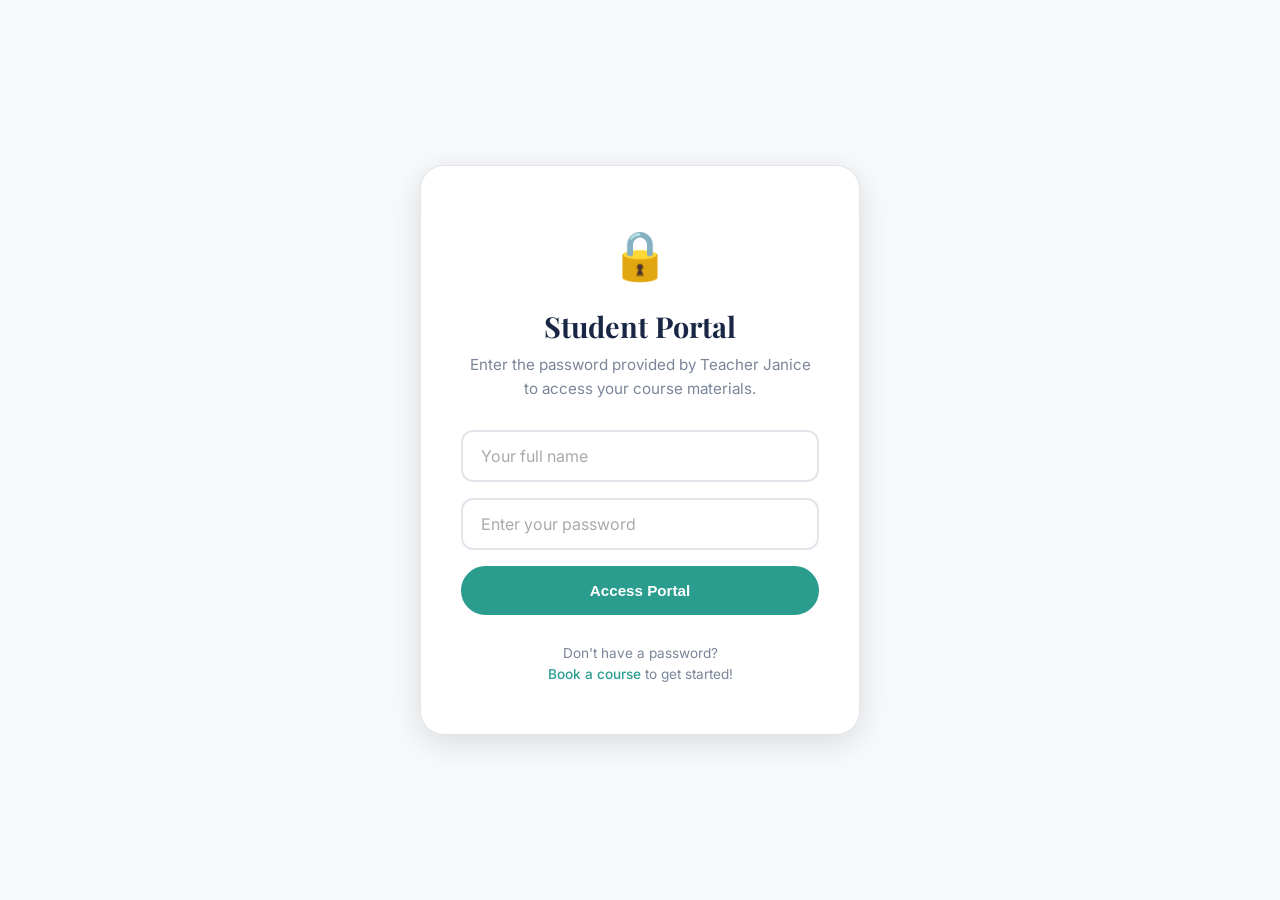
==== commit 12f7621f: "Add topic selection tracking to Student Portal Students now enter their name at login and can click " ====
--- a/student-portal.html
+++ b/student-portal.html
@@ -6,7 +6,7 @@
   <title>Student Portal — Teacher Janice ESL</title>
   <meta name="robots" content="noindex, nofollow">
   <link rel="stylesheet" href="styles.css?v=31">
-  <link rel="stylesheet" href="portal.css?v=1">
+  <link rel="stylesheet" href="portal.css?v=2">
   <link rel="preconnect" href="https://fonts.googleapis.com">
   <link rel="preconnect" href="https://fonts.gstatic.com" crossorigin>
   <link href="https://fonts.googleapis.com/css2?family=Inter:wght@400;500;600;700;800&family=Playfair+Display:wght@700&display=swap" rel="stylesheet">
@@ -19,6 +19,9 @@
       <div class="gate-icon">&#128274;</div>
       <h1>Student Portal</h1>
       <p class="gate-subtitle">Enter the password provided by Teacher Janice to access your course materials.</p>
+      <div class="gate-input-wrap">
+        <input type="text" id="portalStudentName" placeholder="Your full name" autocomplete="name">
+      </div>
       <div class="gate-input-wrap">
         <input type="password" id="portalPassword" placeholder="Enter your password" autocomplete="off">
       </div>
@@ -49,7 +52,7 @@
     <main class="portal-main">
       <div class="portal-title">
         <h2>Course Materials</h2>
-        <p>Browse topics by age group and level. Pick what interests you and prepare before class!</p>
+        <p id="portalSubtitle">Browse topics by level. Pick what interests you and prepare before class!</p>
       </div>
 
       <!-- Age Group Tabs -->
@@ -73,6 +76,6 @@
     <div class="portal-watermark"></div>
   </div>
 
-  <script src="portal.js?v=1"></script>
+  <script src="portal.js?v=3"></script>
 </body>
 </html>
--- a/portal.css
+++ b/portal.css
@@ -363,6 +363,46 @@
 .download-btn::before {
   content: "\1F4C4";
   font-size: 0.85rem;
+}
+
+/* ---- Choose Topic Button ---- */
+.choose-btn {
+  display: inline-flex;
+  align-items: center;
+  gap: 6px;
+  margin-top: 10px;
+  padding: 8px 18px;
+  border-radius: 50px;
+  border: 2px solid var(--teal);
+  background: var(--white);
+  color: var(--teal);
+  font-size: 0.8rem;
+  font-weight: 600;
+  cursor: pointer;
+  font-family: 'Inter', sans-serif;
+  transition: all 0.3s ease;
+}
+
+.choose-btn:hover {
+  background: var(--teal);
+  color: var(--white);
+}
+
+.choose-btn .choose-icon {
+  font-size: 0.85rem;
+  font-weight: 700;
+}
+
+.choose-btn.chosen {
+  background: var(--teal);
+  border-color: var(--teal);
+  color: var(--white);
+  cursor: default;
+  opacity: 0.85;
+}
+
+.choose-btn.chosen .choose-icon {
+  font-size: 0.9rem;
 }
 
 /* ---- Coming Soon ---- */
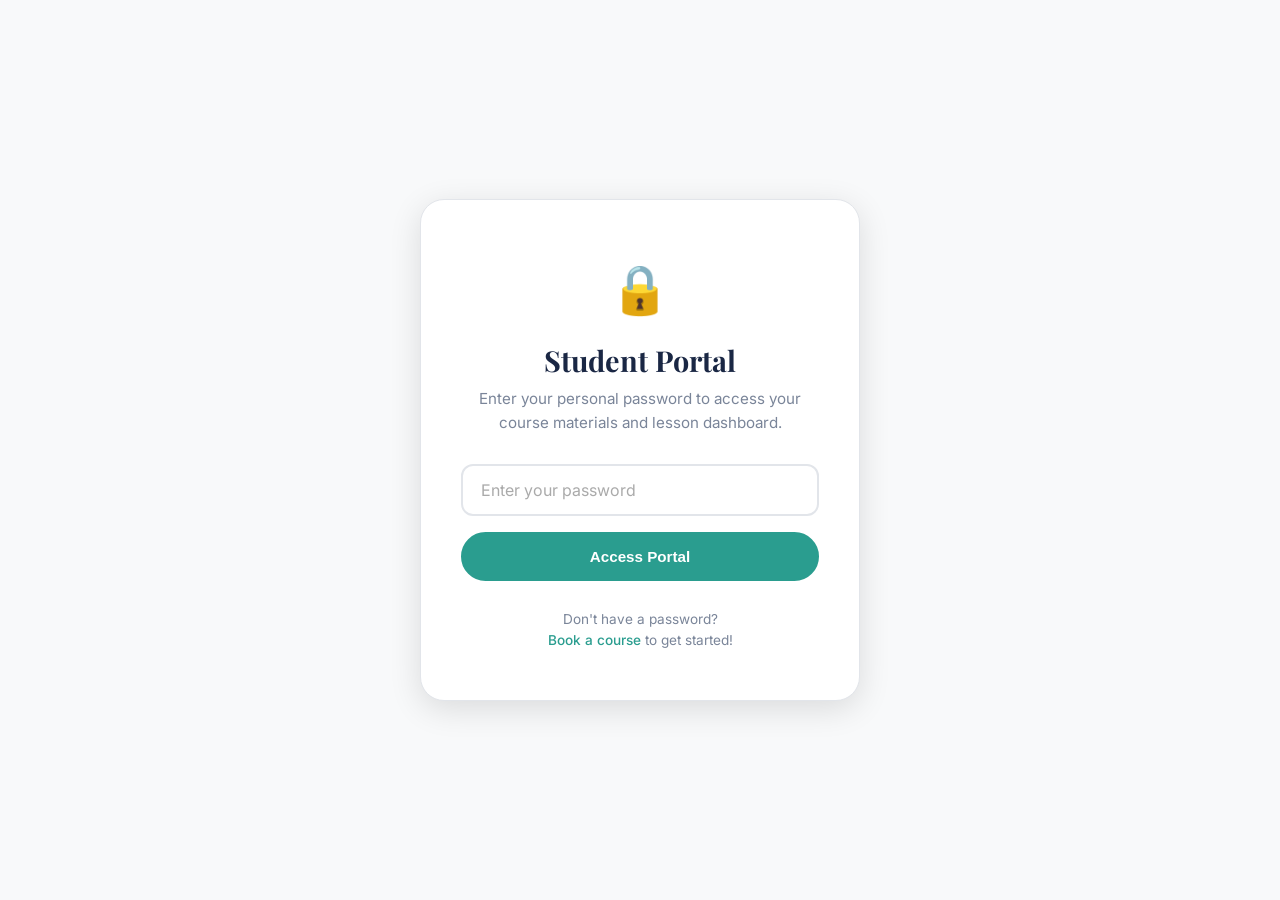
==== commit 6013a3ab: "Individual student passwords + lesson dashboard - Passwords now managed from Google Sheets (Students" ====
--- a/student-portal.html
+++ b/student-portal.html
@@ -6,7 +6,7 @@
   <title>Student Portal — Teacher Janice ESL</title>
   <meta name="robots" content="noindex, nofollow">
   <link rel="stylesheet" href="styles.css?v=31">
-  <link rel="stylesheet" href="portal.css?v=2">
+  <link rel="stylesheet" href="portal.css?v=3">
   <link rel="preconnect" href="https://fonts.googleapis.com">
   <link rel="preconnect" href="https://fonts.gstatic.com" crossorigin>
   <link href="https://fonts.googleapis.com/css2?family=Inter:wght@400;500;600;700;800&family=Playfair+Display:wght@700&display=swap" rel="stylesheet">
@@ -18,10 +18,7 @@
     <div class="gate-card">
       <div class="gate-icon">&#128274;</div>
       <h1>Student Portal</h1>
-      <p class="gate-subtitle">Enter the password provided by Teacher Janice to access your course materials.</p>
-      <div class="gate-input-wrap">
-        <input type="text" id="portalStudentName" placeholder="Your full name" autocomplete="name">
-      </div>
+      <p class="gate-subtitle">Enter your personal password to access your course materials and lesson dashboard.</p>
       <div class="gate-input-wrap">
         <input type="password" id="portalPassword" placeholder="Enter your password" autocomplete="off">
       </div>
@@ -50,9 +47,14 @@
 
     <!-- Main -->
     <main class="portal-main">
+
+      <!-- Lesson Dashboard (rendered by portal.js) -->
+      <div id="portalDashboard" class="portal-dashboard" style="display:none;"></div>
+
+      <!-- Course Catalog -->
       <div class="portal-title">
-        <h2>Course Materials</h2>
-        <p id="portalSubtitle">Browse topics by level. Pick what interests you and prepare before class!</p>
+        <h2>Course Catalog</h2>
+        <p id="portalSubtitle">Browse topics by level and prepare before class!</p>
       </div>
 
       <!-- Age Group Tabs -->
@@ -76,6 +78,6 @@
     <div class="portal-watermark"></div>
   </div>
 
-  <script src="portal.js?v=3"></script>
+  <script src="portal.js?v=4"></script>
 </body>
 </html>
--- a/portal.css
+++ b/portal.css
@@ -169,6 +169,178 @@
   padding: 40px 20px 60px;
 }
 
+/* ---- Lesson Dashboard ---- */
+.portal-dashboard {
+  margin-bottom: 48px;
+  padding-bottom: 40px;
+  border-bottom: 1px solid var(--gray-200);
+}
+
+.dash-welcome {
+  text-align: center;
+  margin-bottom: 24px;
+}
+
+.dash-welcome h2 {
+  font-family: 'Playfair Display', serif;
+  font-size: 1.6rem;
+  color: var(--navy);
+  margin-bottom: 4px;
+}
+
+.dash-welcome p {
+  color: var(--gray-500);
+  font-size: 0.95rem;
+}
+
+.dash-stats {
+  display: grid;
+  grid-template-columns: repeat(4, 1fr);
+  gap: 12px;
+  margin-bottom: 24px;
+}
+
+.dash-stat {
+  background: var(--white);
+  border-radius: var(--radius-md);
+  padding: 20px 16px;
+  text-align: center;
+  border: 1px solid var(--gray-200);
+}
+
+.dash-stat-num {
+  font-size: 2rem;
+  font-weight: 800;
+  color: var(--navy);
+  line-height: 1;
+  margin-bottom: 4px;
+}
+
+.dash-stat-label {
+  font-size: 0.75rem;
+  font-weight: 600;
+  text-transform: uppercase;
+  letter-spacing: 0.05em;
+  color: var(--gray-500);
+}
+
+.dash-stat-teal .dash-stat-num { color: var(--teal); }
+.dash-stat-navy .dash-stat-num { color: var(--navy); }
+
+.dash-note {
+  text-align: center;
+  font-size: 0.82rem;
+  color: var(--gray-400, #aaa);
+  margin-bottom: 24px;
+}
+
+.dash-history {
+  background: var(--white);
+  border-radius: var(--radius-lg);
+  border: 1px solid var(--gray-200);
+  overflow: hidden;
+}
+
+.dash-history h3 {
+  padding: 16px 24px 12px;
+  font-size: 0.95rem;
+  color: var(--navy);
+  font-weight: 700;
+  border-bottom: 1px solid var(--gray-100, #f0f0f0);
+}
+
+.dash-lessons {
+  padding: 4px 0;
+}
+
+.dash-lesson {
+  display: flex;
+  align-items: center;
+  padding: 12px 24px;
+  border-bottom: 1px solid var(--gray-100, #f0f0f0);
+  gap: 16px;
+}
+
+.dash-lesson:last-child {
+  border-bottom: none;
+}
+
+.dash-lesson-date {
+  flex-shrink: 0;
+  min-width: 120px;
+}
+
+.dash-date {
+  display: block;
+  font-size: 0.85rem;
+  font-weight: 600;
+  color: var(--navy);
+}
+
+.dash-time {
+  display: block;
+  font-size: 0.75rem;
+  color: var(--gray-500);
+}
+
+.dash-lesson-info {
+  flex: 1;
+  font-size: 0.85rem;
+  color: var(--gray-500);
+}
+
+.dash-lesson-num {
+  font-weight: 600;
+  color: var(--navy);
+}
+
+.dash-lesson-status {
+  flex-shrink: 0;
+  font-size: 0.72rem;
+  font-weight: 600;
+  padding: 4px 12px;
+  border-radius: 50px;
+  text-transform: uppercase;
+  letter-spacing: 0.03em;
+}
+
+.status-completed {
+  background: rgba(42, 157, 143, 0.1);
+  color: var(--teal);
+}
+
+.status-scheduled {
+  background: rgba(26, 39, 68, 0.08);
+  color: var(--navy);
+}
+
+.status-cancelled {
+  background: rgba(231, 76, 60, 0.1);
+  color: #e74c3c;
+}
+
+.status-rescheduled {
+  background: rgba(243, 156, 18, 0.1);
+  color: #f39c12;
+}
+
+.dash-empty {
+  text-align: center;
+  padding: 32px 24px;
+  color: var(--gray-500);
+  font-size: 0.9rem;
+  background: var(--white);
+  border-radius: var(--radius-lg);
+  border: 1px solid var(--gray-200);
+}
+
+.dash-empty a {
+  color: var(--teal);
+  font-weight: 600;
+  text-decoration: none;
+}
+
+/* ---- Course Catalog Title ---- */
 .portal-title {
   text-align: center;
   margin-bottom: 32px;
@@ -363,46 +535,6 @@
 .download-btn::before {
   content: "\1F4C4";
   font-size: 0.85rem;
-}
-
-/* ---- Choose Topic Button ---- */
-.choose-btn {
-  display: inline-flex;
-  align-items: center;
-  gap: 6px;
-  margin-top: 10px;
-  padding: 8px 18px;
-  border-radius: 50px;
-  border: 2px solid var(--teal);
-  background: var(--white);
-  color: var(--teal);
-  font-size: 0.8rem;
-  font-weight: 600;
-  cursor: pointer;
-  font-family: 'Inter', sans-serif;
-  transition: all 0.3s ease;
-}
-
-.choose-btn:hover {
-  background: var(--teal);
-  color: var(--white);
-}
-
-.choose-btn .choose-icon {
-  font-size: 0.85rem;
-  font-weight: 700;
-}
-
-.choose-btn.chosen {
-  background: var(--teal);
-  border-color: var(--teal);
-  color: var(--white);
-  cursor: default;
-  opacity: 0.85;
-}
-
-.choose-btn.chosen .choose-icon {
-  font-size: 0.9rem;
 }
 
 /* ---- Coming Soon ---- */
@@ -543,6 +675,24 @@
     font-size: 0.7rem;
   }
 
+  .dash-stats {
+    grid-template-columns: repeat(2, 1fr);
+  }
+
+  .dash-lesson {
+    flex-wrap: wrap;
+    gap: 8px;
+    padding: 10px 16px;
+  }
+
+  .dash-lesson-date {
+    min-width: 100px;
+  }
+
+  .dash-history h3 {
+    padding: 14px 16px 10px;
+  }
+
   .portal-watermark::after {
     font-size: 1.8rem;
   }
@@ -553,6 +703,10 @@
     font-size: 1.5rem;
   }
 
+  .dash-welcome h2 {
+    font-size: 1.3rem;
+  }
+
   .age-tabs {
     flex-direction: column;
     align-items: stretch;
